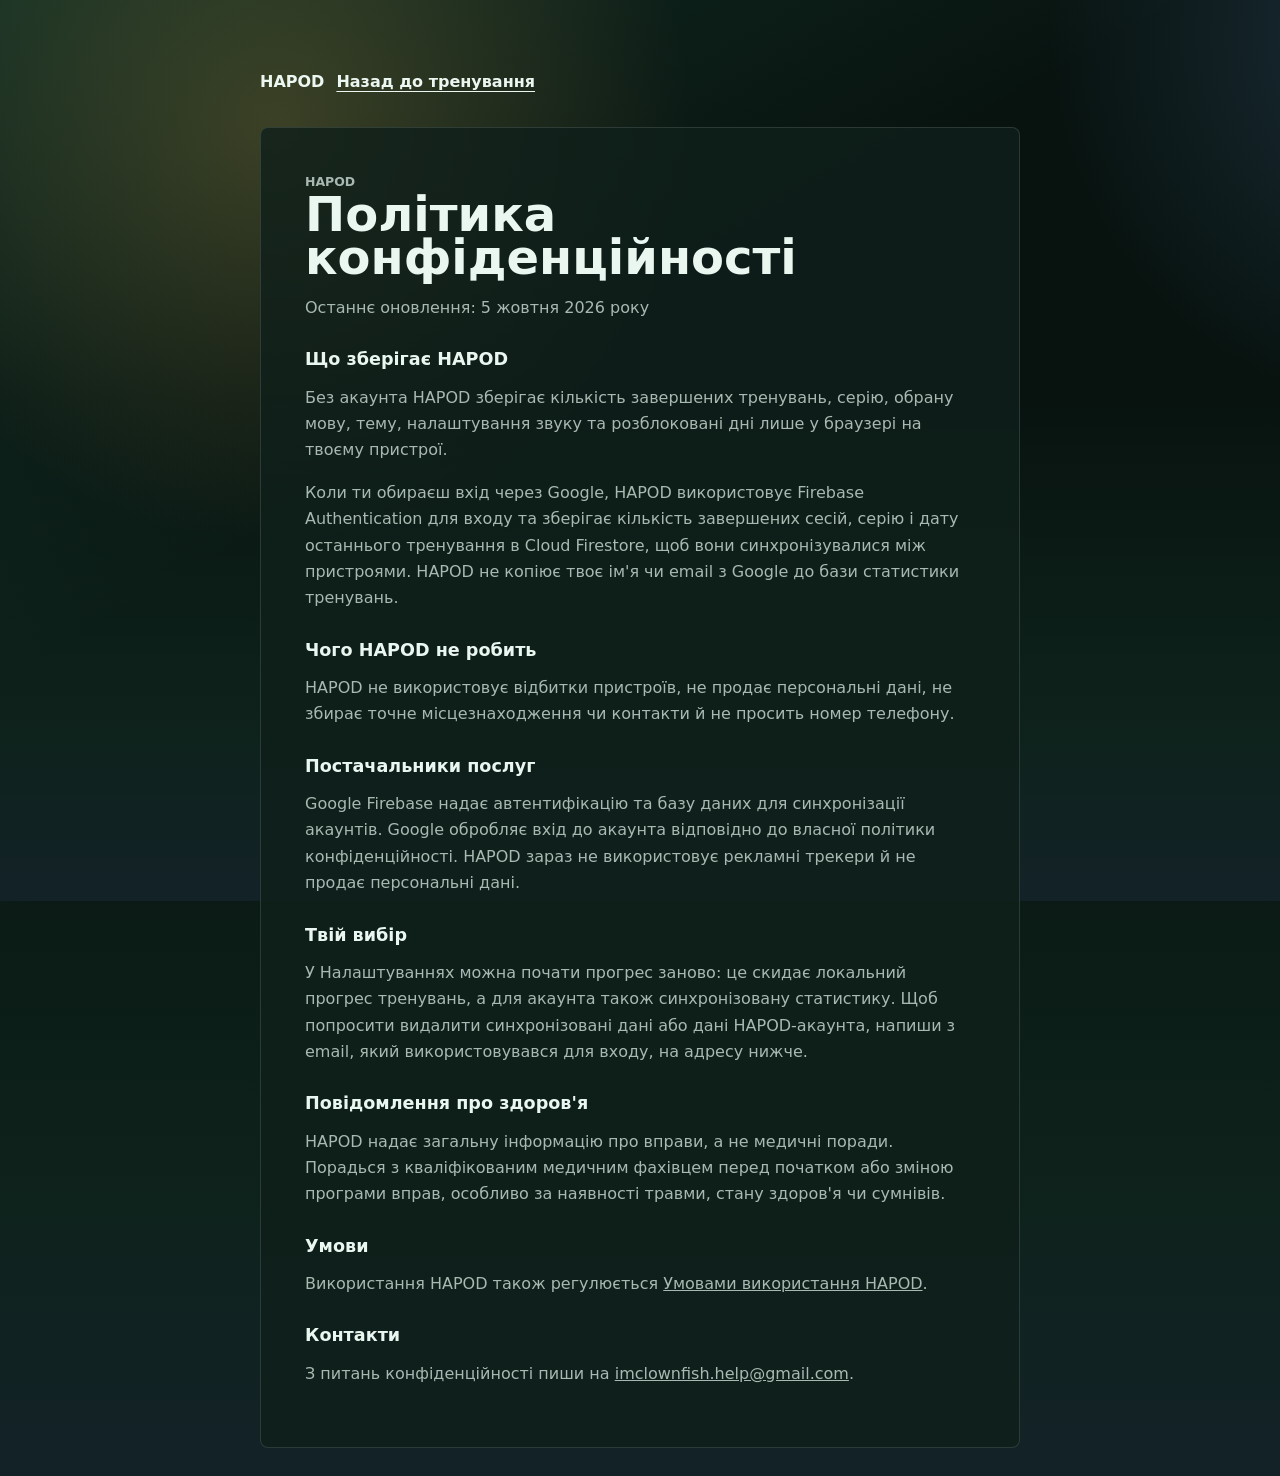
==== privacy.html @ dbf34a6c "Cache-bust updated exercise demo" ====
<!doctype html>
<html lang="en" data-theme="dark">
  <head>
    <meta charset="UTF-8" />
    <meta name="viewport" content="width=device-width, initial-scale=1, viewport-fit=cover" />
    <meta name="theme-color" content="#081310" />
    <meta name="description" content="HAPOD privacy policy" />
    <script>try { const theme = localStorage.getItem("hapodTheme") || "dark"; const language = localStorage.getItem("hapodLanguage") || "uk"; document.documentElement.dataset.theme = theme; document.documentElement.lang = language; } catch {}</script>
    <link rel="icon" href="icon.svg" />
    <link rel="stylesheet" href="styles.css?v=0.8.23" />
    <title>Privacy | HAPOD</title>
  </head>
  <body data-legal-page="privacy">
    <main class="legal-shell">
      <nav class="legal-nav" aria-label="Site navigation">
        <a href="index.html">HAPOD</a>
        <a class="legal-en" href="index.html">Back to workout</a>
        <a class="legal-uk" href="index.html">Назад до тренування</a>
      </nav>
      <article class="legal-page legal-copy legal-en">
        <p class="eyebrow">HAPOD</p><h1>Privacy Policy</h1><p>Last updated: October 5, 2026</p>
        <h2>What HAPOD stores</h2><p>Without an account, HAPOD stores your workout completion count, streak, selected language, theme, sound preference, and unlocked workout days only in your browser on your device.</p><p>When you choose Google sign-in, HAPOD uses Firebase Authentication to sign you in and stores your completed-session count, streak, and last completed date in Cloud Firestore so they can sync across your devices. HAPOD does not copy your Google email address or name into its workout-statistics database.</p>
        <h2>What HAPOD does not do</h2><p>HAPOD does not use device fingerprinting, sell personal information, collect precise location, collect contacts, or ask for a phone number.</p>
        <h2>Service providers</h2><p>Google Firebase provides authentication and the database used for signed-in account syncing. Google handles account sign-in under its own privacy policy. HAPOD does not currently use advertising trackers or sell personal information.</p>
        <h2>Your choices</h2><p>You can restart progress from Settings, which resets local workout progress and the synced workout statistics for a signed-in account. To request deletion of synced workout data or your HAPOD account data, email the address below from the account you used to sign in.</p>
        <h2>Health notice</h2><p>HAPOD provides general exercise information, not medical advice. Talk with a qualified health professional before starting or changing an exercise program, especially if you have an injury, medical condition, or concern.</p>
        <h2>Terms</h2><p>Using HAPOD is also subject to the <a href="terms.html">HAPOD Terms of Use</a>.</p>
        <h2>Contact</h2><p>For privacy questions, contact <a href="mailto:imclownfish.help@gmail.com">imclownfish.help@gmail.com</a>.</p>
      </article>
      <article class="legal-page legal-copy legal-uk">
        <p class="eyebrow">HAPOD</p><h1>Політика конфіденційності</h1><p>Останнє оновлення: 5 жовтня 2026 року</p>
        <h2>Що зберігає HAPOD</h2><p>Без акаунта HAPOD зберігає кількість завершених тренувань, серію, обрану мову, тему, налаштування звуку та розблоковані дні лише у браузері на твоєму пристрої.</p><p>Коли ти обираєш вхід через Google, HAPOD використовує Firebase Authentication для входу та зберігає кількість завершених сесій, серію і дату останнього тренування в Cloud Firestore, щоб вони синхронізувалися між пристроями. HAPOD не копіює твоє ім'я чи email з Google до бази статистики тренувань.</p>
        <h2>Чого HAPOD не робить</h2><p>HAPOD не використовує відбитки пристроїв, не продає персональні дані, не збирає точне місцезнаходження чи контакти й не просить номер телефону.</p>
        <h2>Постачальники послуг</h2><p>Google Firebase надає автентифікацію та базу даних для синхронізації акаунтів. Google обробляє вхід до акаунта відповідно до власної політики конфіденційності. HAPOD зараз не використовує рекламні трекери й не продає персональні дані.</p>
        <h2>Твій вибір</h2><p>У Налаштуваннях можна почати прогрес заново: це скидає локальний прогрес тренувань, а для акаунта також синхронізовану статистику. Щоб попросити видалити синхронізовані дані або дані HAPOD-акаунта, напиши з email, який використовувався для входу, на адресу нижче.</p>
        <h2>Повідомлення про здоров'я</h2><p>HAPOD надає загальну інформацію про вправи, а не медичні поради. Порадься з кваліфікованим медичним фахівцем перед початком або зміною програми вправ, особливо за наявності травми, стану здоров'я чи сумнівів.</p>
        <h2>Умови</h2><p>Використання HAPOD також регулюється <a href="terms.html">Умовами використання HAPOD</a>.</p>
        <h2>Контакти</h2><p>З питань конфіденційності пиши на <a href="mailto:imclownfish.help@gmail.com">imclownfish.help@gmail.com</a>.</p>
      </article>
    </main>
    <script src="legal.js?v=0.8.23"></script>
  </body>
</html>
---- styles.css ----
:root {
  color-scheme: dark;
  --ink: #edf7f2;
  --muted: #a8b9b2;
  --paper: #081310;
  --panel: rgba(15, 31, 27, 0.88);
  --soft-panel: rgba(255, 255, 255, 0.06);
  --line: rgba(221, 235, 226, 0.14);
  --deep: #eaf7f1;
  --leaf: #54d39d;
  --gold: #efb84d;
  --blue: #76a9fa;
  --danger: #ff5f57;
  --action-start: #155f49;
  --action-end: #2f9b73;
  --action-text: #ffffff;
  --timer-track: rgba(255, 255, 255, 0.1);
  --shadow: 0 22px 55px rgba(0, 0, 0, 0.35);
  --safe-top: max(72px, calc(env(safe-area-inset-top) + 24px));
  --safe-bottom: max(28px, calc(env(safe-area-inset-bottom) + 16px));
  --dialog-safe-top: max(92px, calc(env(safe-area-inset-top) + 34px));
  --drawer-width: min(390px, 88vw);
  font-family:
    Inter, ui-sans-serif, system-ui, -apple-system, BlinkMacSystemFont, "Segoe UI", sans-serif;
}

[data-theme="light"] {
  color-scheme: light;
  --ink: #10231e;
  --muted: #587069;
  --paper: #fbfaf5;
  --panel: rgba(255, 255, 255, 0.88);
  --soft-panel: rgba(255, 255, 255, 0.72);
  --line: #dfe8df;
  --deep: #14342b;
  --leaf: #2f7d62;
  --gold: #d59b2d;
  --blue: #386fa4;
  --danger: #a34336;
  --action-start: #14342b;
  --action-end: #1d5e4a;
  --action-text: #ffffff;
  --timer-track: #dfe8df;
  --shadow: 0 22px 55px rgba(16, 35, 30, 0.12);
}

* {
  box-sizing: border-box;
}

html {
  min-height: 100%;
  min-height: 100lvh;
  background:
    radial-gradient(circle at 18% 12%, color-mix(in srgb, var(--gold) 20%, transparent), transparent 26rem),
    radial-gradient(circle at 86% 3%, color-mix(in srgb, var(--blue) 18%, transparent), transparent 24rem),
    linear-gradient(150deg, color-mix(in srgb, var(--leaf) 14%, transparent), transparent 42%),
    linear-gradient(180deg, transparent 44%, color-mix(in srgb, var(--leaf) 8%, transparent) 80%, color-mix(in srgb, var(--blue) 10%, transparent) 100%),
    var(--paper);
  background-size: 120% 120%, 130% 130%, 100% 100%, 100% 100%, auto;
  background-repeat: no-repeat;
}

body {
  position: relative;
  min-height: 100dvh;
  min-height: 100lvh;
  margin: 0;
  color: var(--ink);
  isolation: isolate;
  background:
    radial-gradient(circle at 18% 12%, color-mix(in srgb, var(--gold) 20%, transparent), transparent 26rem),
    radial-gradient(circle at 86% 3%, color-mix(in srgb, var(--blue) 18%, transparent), transparent 24rem),
    linear-gradient(150deg, color-mix(in srgb, var(--leaf) 14%, transparent), transparent 42%),
    linear-gradient(180deg, transparent 44%, color-mix(in srgb, var(--leaf) 8%, transparent) 80%, color-mix(in srgb, var(--blue) 10%, transparent) 100%),
    var(--paper);
  background-size: 120% 120%, 130% 130%, 100% 100%, 100% 100%, auto;
  background-repeat: no-repeat;
  animation: ambient-bg 18s ease-in-out infinite alternate;
}

body::before {
  position: fixed;
  inset: -1px 0;
  z-index: 0;
  background:
    radial-gradient(circle at 18% 12%, color-mix(in srgb, var(--gold) 20%, transparent), transparent 26rem),
    radial-gradient(circle at 86% 3%, color-mix(in srgb, var(--blue) 18%, transparent), transparent 24rem),
    linear-gradient(150deg, color-mix(in srgb, var(--leaf) 14%, transparent), transparent 42%),
    linear-gradient(180deg, transparent 44%, color-mix(in srgb, var(--leaf) 8%, transparent) 80%, color-mix(in srgb, var(--blue) 10%, transparent) 100%),
    var(--paper);
  background-size: 120% 120%, 130% 130%, 100% 100%, 100% 100%, auto;
  pointer-events: none;
  content: "";
}

html.dialog-open,
body.dialog-open {
  overflow: hidden;
  overscroll-behavior: none;
}

body.dialog-open {
  position: fixed;
  right: 0;
  left: 0;
  width: 100%;
}

button {
  border: 0;
  border-radius: 8px;
  font: inherit;
  font-weight: 750;
  cursor: pointer;
  transition:
    transform 160ms ease,
    box-shadow 160ms ease,
    border-color 160ms ease,
    background 160ms ease;
  -webkit-tap-highlight-color: transparent;
}

button:active {
  transform: scale(0.98);
}

button:focus-visible {
  outline: 3px solid rgba(56, 111, 164, 0.35);
  outline-offset: 3px;
}

button svg {
  width: 1.15em;
  height: 1.15em;
  fill: none;
  stroke: currentColor;
  stroke-linecap: round;
  stroke-linejoin: round;
  stroke-width: 1.9;
}

.with-icon {
  display: inline-flex;
  align-items: center;
  justify-content: center;
  gap: 8px;
}

.app-shell {
  position: relative;
  z-index: 1;
  width: min(920px, 100%);
  min-height: 100svh;
  min-height: 100lvh;
  margin: 0 auto;
  padding: var(--safe-top) 16px var(--safe-bottom);
}

.app-shell:has(#homeView.active) {
  display: flex;
  flex-direction: column;
  justify-content: center;
}

.view.active#homeView {
  width: 100%;
}

.topbar {
  position: relative;
  z-index: 4;
  display: flex;
  justify-content: flex-end;
  min-height: 42px;
  margin-bottom: 8px;
  animation: rise-in 520ms ease both;
}

.eyebrow,
.date-line,
.mode-label,
.progress-block p {
  margin: 0;
  color: var(--muted);
  font-size: 0.78rem;
  font-weight: 800;
  letter-spacing: 0;
  text-transform: uppercase;
  overflow-wrap: normal;
  word-break: keep-all;
}

h1,
h2,
h3,
h4,
p {
  overflow-wrap: anywhere;
}

h1 {
  margin: 2px 0 0;
  color: var(--deep);
  font-size: clamp(2.45rem, 12vw, 4.7rem);
  line-height: 0.9;
}

h2 {
  margin: 8px 0 10px;
  color: var(--deep);
  font-size: clamp(2rem, 8vw, 3.7rem);
  line-height: 0.98;
}

h3 {
  margin: 0 0 10px;
  font-size: 1.45rem;
}

h4 {
  margin: 0 0 6px;
  color: var(--deep);
  font-size: 0.9rem;
}

.streak-pill {
  display: grid;
  min-width: 86px;
  padding: 10px 12px;
  border: 1px solid var(--line);
  border-radius: 8px;
  background: var(--soft-panel);
  text-align: center;
}

.streak-main {
  display: inline-flex;
  align-items: center;
  justify-content: center;
  gap: 4px;
}

#streakIcon {
  display: inline-grid;
  color: var(--gold);
}

#streakIcon svg {
  width: 1.25rem;
  height: 1.25rem;
  fill: none;
  stroke: currentColor;
}

.top-actions {
  display: block;
  pointer-events: auto;
}

.top-action-buttons {
  display: flex;
  align-items: center;
  gap: 8px;
}

.settings-button,
.account-button {
  display: grid;
  width: 42px;
  height: 42px;
  place-items: center;
  color: var(--deep);
  border: 1px solid var(--line);
  border-radius: 50%;
  background: var(--soft-panel);
  font-size: 1.05rem;
  transition:
    opacity 220ms ease,
    transform 220ms ease,
    background 160ms ease,
    border-color 160ms ease;
}

.account-button {
  color: var(--leaf);
}

.settings-button svg,
.account-button svg {
  width: 1.15rem;
  height: 1.15rem;
  fill: none;
  stroke: currentColor;
  stroke-linecap: round;
  stroke-linejoin: round;
  stroke-width: 1.9;
}

.settings-button.is-hidden {
  opacity: 0;
  pointer-events: none;
  transform: scale(0.88);
}

.streak-pill span {
  color: var(--leaf);
  font-size: 1.7rem;
  font-weight: 900;
  line-height: 1;
}

.streak-pill small {
  color: var(--muted);
  font-size: 0.68rem;
  font-weight: 800;
  text-transform: uppercase;
}

.view {
  display: none;
}

.view.active {
  display: block;
  animation: view-in 280ms ease both;
}

.hero,
.exercise-card,
.info-panel,
.finish-card {
  border: 1px solid var(--line);
  border-radius: 8px;
  background: var(--panel);
  box-shadow: var(--shadow);
  backdrop-filter: blur(18px);
}

.hero {
  position: relative;
  overflow: hidden;
  padding: 20px;
}

.hero-heading {
  position: relative;
  z-index: 2;
}

.hero-title-row {
  display: flex;
  align-items: center;
  justify-content: space-between;
  gap: 16px;
}

.hero-title-row h2 {
  margin: 4px 0 0;
  font-size: clamp(2.35rem, 8vw, 4.3rem);
  line-height: 0.9;
  white-space: nowrap;
}

.hero-streak {
  position: relative;
  z-index: 2;
  flex: 0 0 auto;
}

.hero-streak .streak-pill {
  min-width: 96px;
  padding: 8px 10px;
}

.hero::after {
  position: absolute;
  right: -44px;
  bottom: -54px;
  width: 180px;
  height: 180px;
  border: 20px solid rgba(47, 125, 98, 0.1);
  border-radius: 50%;
  content: "";
}

.finish-card p {
  margin: 0;
  color: var(--muted);
  font-size: 1.05rem;
  line-height: 1.5;
}

.today-note {
  position: relative;
  z-index: 1;
  margin-top: 14px;
  padding: 12px 14px;
  border-left: 4px solid var(--gold);
  border-radius: 8px;
  color: var(--deep);
  background: color-mix(in srgb, var(--gold) 14%, transparent);
  font-weight: 750;
  line-height: 1.35;
}

.today-note p {
  margin: 0;
}

.today-note a {
  display: inline-flex;
  margin-top: 8px;
  color: var(--leaf-light);
  font-size: 0.75rem;
  font-weight: 700;
  letter-spacing: 0;
  text-decoration-thickness: 1px;
  text-underline-offset: 3px;
}

.settings-privacy {
  display: inline-flex;
  width: fit-content;
  margin-top: 4px;
  color: var(--muted);
  font-size: 0.82rem;
  font-weight: 700;
  letter-spacing: 0;
  text-decoration-thickness: 1px;
  text-underline-offset: 3px;
}

.legal-shell {
  position: relative;
  z-index: 1;
  width: min(760px, calc(100% - 32px));
  min-height: 100vh;
  margin: 0 auto;
  padding: var(--safe-top) 0 var(--safe-bottom);
}

.legal-nav {
  display: flex;
  align-items: center;
  gap: 12px;
  margin-bottom: 36px;
}

.legal-nav a {
  color: var(--text);
  font-weight: 800;
  text-decoration: none;
}

.legal-nav a:last-child {
  color: var(--leaf-light);
  text-decoration: underline;
  text-underline-offset: 4px;
}

.legal-page {
  padding: clamp(22px, 5vw, 44px);
  border: 1px solid var(--line);
  border-radius: 8px;
  background: color-mix(in srgb, var(--panel) 92%, transparent);
}

.legal-page h1 {
  margin: 0 0 8px;
  font-size: clamp(2rem, 6vw, 3rem);
  letter-spacing: 0;
}

.legal-page h2 {
  margin: 30px 0 9px;
  font-size: 1.1rem;
  letter-spacing: 0;
}

.legal-page p,
.legal-page li {
  color: var(--muted);
  line-height: 1.65;
}

.legal-page ul {
  padding-left: 20px;
}

.legal-page a {
  color: var(--leaf-light);
}

.legal-uk {
  display: none;
}

html[lang="uk"] .legal-en {
  display: none;
}

html[lang="uk"] .legal-uk {
  display: block;
}

html[lang="uk"] .legal-nav .legal-uk {
  display: inline;
}

[data-theme="light"] .today-note a {
  color: var(--leaf-dark);
}

.day-section {
  margin-top: 10px;
  padding: 14px;
  border: 1px solid var(--line);
  border-radius: 8px;
  background: var(--soft-panel);
}

.day-section-copy {
  display: grid;
  grid-template-rows: auto 0fr;
  gap: 0;
  margin-bottom: 6px;
  transition: gap 240ms ease, margin-bottom 240ms ease;
}

.day-section-copy strong {
  color: var(--deep);
  max-height: 0;
  overflow: hidden;
  opacity: 0;
  font-size: 0.9rem;
  text-align: left;
  transform: translateY(-5px);
  transition: max-height 240ms ease, opacity 180ms ease, transform 240ms ease;
}

.week-heading {
  display: inline-flex;
  align-items: center;
  gap: 8px;
}

.week-icon {
  display: grid;
  width: 30px;
  height: 30px;
  place-items: center;
  border-radius: 8px;
  color: var(--action-text);
  background: linear-gradient(135deg, var(--action-start), var(--action-end));
}

.week-icon svg {
  width: 1rem;
  height: 1rem;
  fill: none;
  stroke: currentColor;
}

.day-section-copy.has-status {
  grid-template-rows: auto 1fr;
  gap: 8px;
  margin-bottom: 12px;
}

.day-section-copy.has-status strong {
  max-height: 52px;
  opacity: 1;
  transform: translateY(0);
}

.day-strip {
  display: grid;
  grid-template-columns: repeat(7, minmax(42px, 1fr));
  gap: 8px;
  margin: 0;
}

.day-button {
  min-height: 46px;
  padding: 0 6px;
  color: var(--deep);
  border: 1px solid var(--line);
  background: var(--soft-panel);
  font-size: 0.88rem;
  font-weight: 900;
}

.day-button[aria-pressed="true"] {
  color: var(--action-text);
  border-color: transparent;
  background: linear-gradient(135deg, var(--action-start), var(--action-end));
  box-shadow: 0 12px 22px rgba(20, 52, 43, 0.18);
}

.day-button.is-today {
  border-color: color-mix(in srgb, var(--gold) 70%, var(--line));
}

.day-button.is-locked {
  color: var(--muted);
}

.day-button.is-locked::after {
  display: block;
  margin-top: 1px;
  content: "🔒";
  font-size: 0.62rem;
}

.summary-grid {
  display: grid;
  grid-template-columns: repeat(3, 1fr);
  gap: 10px;
  margin: 10px 0;
}

.summary-grid article {
  min-height: 82px;
  padding: 14px 10px;
  border: 1px solid var(--line);
  border-radius: 8px;
  background: var(--soft-panel);
  text-align: center;
  animation: rise-in 460ms ease both;
}

.summary-grid article:nth-child(2) {
  animation-delay: 60ms;
}

.summary-grid article:nth-child(3) {
  animation-delay: 120ms;
}

.summary-grid span {
  color: var(--deep);
  font-size: 1.65rem;
  font-weight: 900;
}

.summary-grid p {
  margin: 2px 0 0;
  color: var(--muted);
  font-size: 0.78rem;
  font-weight: 800;
  text-transform: uppercase;
}

.action-row {
  display: grid;
  grid-template-columns: 1.35fr 1fr;
  gap: 10px;
}

.primary-action,
.secondary-action,
.timer-controls button {
  min-height: 56px;
  padding: 0 16px;
}

.primary-action {
  color: var(--action-text);
  background: linear-gradient(135deg, var(--action-start), var(--action-end));
  box-shadow: 0 15px 28px rgba(20, 52, 43, 0.18);
}

.secondary-action,
.timer-controls button {
  color: var(--deep);
  border: 1px solid var(--line);
  background: var(--soft-panel);
}

.secondary-action:hover,
.timer-controls button:hover,
.icon-button:hover,
.settings-button:hover,
.setting-pill:hover {
  border-color: rgba(47, 125, 98, 0.35);
}

.progress-block {
  margin: 4px 0 14px;
}

.progress-track {
  height: 10px;
  margin-top: 8px;
  overflow: hidden;
  border-radius: 999px;
  background: var(--timer-track);
}

.progress-track span {
  display: block;
  width: 0%;
  height: 100%;
  border-radius: inherit;
  background: linear-gradient(90deg, var(--leaf), var(--gold));
  transition: width 420ms ease;
}

.exercise-card {
  position: relative;
  overflow: hidden;
  min-height: 430px;
  padding: 22px 18px;
  text-align: center;
}

.exercise-card::before {
  position: absolute;
  inset: 16px;
  border: 1px solid color-mix(in srgb, var(--leaf) 14%, transparent);
  border-radius: 8px;
  pointer-events: none;
  content: "";
}

.exercise-card.is-rest .timer-face {
  --timer-color: var(--blue);
}

.exercise-card.is-warning .timer-face {
  --timer-color: var(--danger);
  animation: focus-pulse 800ms ease infinite;
}

.target-line {
  min-height: 28px;
  margin: 0;
  color: var(--muted);
  font-size: 1.05rem;
  font-weight: 750;
}

.timer-face {
  position: relative;
  display: grid;
  width: min(78vw, 350px);
  aspect-ratio: 1;
  place-items: center;
  align-content: center;
  margin: 24px auto 18px;
  padding: 12px;
  border: 0;
  border-radius: 50%;
  background: conic-gradient(var(--timer-color) var(--timer-progress), var(--timer-track) 0);
  color: var(--deep);
  font-size: clamp(3.2rem, 16vw, 5.6rem);
  font-weight: 950;
  font-variant-numeric: tabular-nums;
  transition:
    border-color 220ms ease,
    transform 220ms ease;
}

.timer-face::before {
  position: absolute;
  inset: 12px;
  z-index: 0;
  border-radius: 50%;
  background:
    radial-gradient(circle, var(--panel) 58%, color-mix(in srgb, var(--gold) 12%, transparent)),
    linear-gradient(135deg, color-mix(in srgb, var(--blue) 9%, transparent), transparent);
  content: "";
}

.timer-face span,
.timer-face small {
  position: relative;
  z-index: 1;
}

#timerValue {
  display: block;
  max-width: 78%;
  overflow-wrap: normal;
  text-align: center;
  line-height: 0.95;
}

.timer-face.has-long-value #timerValue {
  font-size: clamp(1.55rem, 8vw, 3rem);
  line-height: 1.05;
}

.timer-face small {
  display: block;
  margin-top: 4px;
  color: var(--muted);
  font-size: 0.78rem;
  font-weight: 850;
  text-transform: uppercase;
}

.coach-line {
  min-height: 50px;
  margin: 0 auto;
  color: var(--muted);
  font-size: 1rem;
  line-height: 1.45;
  max-width: 34rem;
}

.next-up {
  min-height: 40px;
  margin-top: 16px;
  padding: 10px 12px;
  border-radius: 8px;
  color: var(--deep);
  background: color-mix(in srgb, var(--leaf) 12%, transparent);
  font-size: 0.9rem;
  font-weight: 800;
}

.timer-controls {
  display: grid;
  grid-template-columns: repeat(4, 1fr);
  gap: 10px;
  margin-top: 12px;
}

/* The active session is a focused, single-screen control surface. */
.app-shell:has(#workoutView.active) {
  display: flex;
  flex-direction: column;
  justify-content: center;
  padding-top: 24px;
}

.app-shell:has(#workoutView.active) .topbar {
  display: none;
}

#workoutView.active {
  display: grid;
  width: min(680px, 100%);
  gap: 10px;
  margin: 0 auto;
}

#workoutView .progress-block {
  margin: 0;
}

#workoutView .exercise-card {
  display: flex;
  min-height: 0;
  padding: 16px;
  flex-direction: column;
  align-items: center;
}

#workoutView .exercise-card::before {
  inset: 10px;
}

#workoutView h2 {
  margin: 4px 0 6px;
  font-size: clamp(1.85rem, 7vw, 3.1rem);
}

#workoutView .target-line {
  min-height: 0;
  font-size: 0.95rem;
}

#workoutView .timer-face {
  width: min(54vw, 250px);
  margin: 16px auto 12px;
  font-size: clamp(2.6rem, 13vw, 4.2rem);
}

#workoutView .timer-face.has-long-value #timerValue {
  font-size: clamp(1.35rem, 7vw, 2.35rem);
}

#workoutView .coach-line {
  min-height: 0;
  font-size: 0.9rem;
  line-height: 1.35;
}

#workoutView .next-up {
  width: 100%;
  min-height: 0;
  margin-top: 10px;
  padding: 8px 10px;
  font-size: 0.82rem;
}

#workoutView .timer-controls {
  gap: 8px;
  margin-top: 0;
}

#workoutView .timer-controls button {
  min-height: 48px;
  padding: 0 10px;
  font-size: 0.88rem;
}

#workoutView .exercise-card.is-transitioning {
  animation: workout-step-in 380ms cubic-bezier(0.2, 0.8, 0.2, 1) both;
}

#workoutView .exercise-card.is-transitioning .timer-face {
  animation: timer-settle 440ms cubic-bezier(0.16, 0.84, 0.28, 1) both;
}

#workoutView.is-paused .timer-face {
  animation: paused-breathe 2.1s ease-in-out infinite;
}

@media (max-width: 540px) and (max-height: 740px) {
  .app-shell:has(#workoutView.active) {
    justify-content: flex-start;
    padding-top: max(64px, calc(env(safe-area-inset-top) + 12px));
    padding-bottom: 16px;
  }

  #workoutView.active {
    gap: 8px;
  }

  #workoutView .progress-block {
    margin-bottom: 0;
  }

  #workoutView .exercise-card {
    padding: 12px;
  }

  #workoutView .exercise-card::before {
    inset: 8px;
  }

  #workoutView h2 {
    margin: 2px 0 4px;
    font-size: clamp(1.65rem, 7vw, 2.2rem);
  }

  #workoutView .timer-face {
    width: min(44vw, 176px);
    margin: 8px auto;
  }

  #workoutView .coach-line {
    font-size: 0.8rem;
  }

  #workoutView .next-up {
    margin-top: 6px;
    padding: 6px 8px;
    font-size: 0.76rem;
  }

  #workoutView .timer-controls button {
    min-height: 44px;
    font-size: 0.8rem;
  }
}

#cancelWorkout {
  color: var(--danger);
  border-color: color-mix(in srgb, var(--danger) 35%, var(--line));
}

.section-heading {
  display: flex;
  align-items: center;
  gap: 12px;
  margin-bottom: 14px;
}

.section-heading h2 {
  margin: 0;
  font-size: 2rem;
}

.icon-button {
  width: 48px;
  height: 48px;
  color: var(--deep);
  border: 1px solid var(--line);
  background: var(--soft-panel);
  font-size: 1.4rem;
}

.exercise-list {
  display: grid;
  gap: 10px;
}

.plan-item {
  display: grid;
  grid-template-columns: 42px 1fr;
  gap: 12px;
  padding: 14px;
  border: 1px solid var(--line);
  border-radius: 8px;
  background: var(--soft-panel);
  cursor: pointer;
  transition:
    transform 160ms ease,
    border-color 160ms ease,
    box-shadow 160ms ease;
}

.plan-item:hover {
  border-color: rgba(47, 125, 98, 0.35);
  box-shadow: 0 12px 26px rgba(16, 35, 30, 0.08);
  transform: translateY(-1px);
}

.plan-item strong {
  color: var(--deep);
  font-size: 1.05rem;
}

.plan-item p {
  margin: 4px 0 0;
  color: var(--muted);
  line-height: 1.4;
}

.plan-number {
  display: grid;
  width: 42px;
  height: 42px;
  place-items: center;
  border-radius: 8px;
  color: white;
  background: var(--leaf);
  font-weight: 900;
}

.info-panel,
.finish-card {
  padding: 20px;
}

.info-panel > p,
.detail-group p {
  margin: 0;
  color: var(--muted);
  line-height: 1.5;
}

.exercise-demo {
  display: grid;
  min-height: 164px;
  margin: 14px 0 16px;
  place-items: center;
  overflow: hidden;
  border: 1px solid color-mix(in srgb, var(--line) 70%, var(--leaf) 30%);
  border-radius: 8px;
  background: color-mix(in srgb, var(--surface) 82%, var(--leaf) 18%);
}

.exercise-demo img {
  display: block;
  width: 100%;
  max-height: 270px;
  object-fit: contain;
}

.detail-group {
  margin-top: 16px;
  padding-top: 16px;
  border-top: 1px solid var(--line);
}

.finish-card {
  position: relative;
  overflow: hidden;
  margin-top: 18svh;
  text-align: center;
  z-index: 1;
}

.finish-card .primary-action {
  width: 100%;
  margin-top: 20px;
}

.dialog-layer {
  position: fixed;
  inset: 0;
  z-index: 20;
  display: flex;
  align-items: end;
  justify-content: center;
  padding: var(--dialog-safe-top) 16px var(--safe-bottom);
  background: rgba(0, 0, 0, 0);
  opacity: 0;
  pointer-events: none;
  overscroll-behavior: contain;
  backdrop-filter: blur(0);
  transition:
    opacity 320ms ease,
    background 320ms ease,
    backdrop-filter 320ms ease;
}

.dialog-layer.active {
  background: rgba(0, 0, 0, 0.34);
  opacity: 1;
  pointer-events: auto;
  backdrop-filter: blur(8px);
}

.dialog-layer.is-closing {
  background: rgba(0, 0, 0, 0);
  opacity: 0;
  pointer-events: none;
  backdrop-filter: blur(0);
}

#settingsDialog {
  align-items: stretch;
  justify-content: flex-end;
  padding: 0;
}

#settingsDialog .dialog-card {
  width: var(--drawer-width);
  min-height: 100dvh;
  padding: var(--safe-top) clamp(18px, 4vw, 28px) var(--safe-bottom);
  border-block: 0;
  border-right: 0;
  border-radius: 8px 0 0 8px;
  transform: translateX(100%);
  animation: drawer-in 340ms cubic-bezier(0.2, 0.8, 0.2, 1) forwards;
}

#settingsDialog .dialog-card h2 {
  font-size: 1.75rem;
  overflow-wrap: normal;
  word-break: normal;
}

#settingsDialog.is-closing .dialog-card {
  animation: drawer-out 340ms cubic-bezier(0.4, 0, 0.2, 1) forwards;
}

.dialog-card {
  width: min(520px, 100%);
  max-height: calc(100dvh - var(--dialog-safe-top) - var(--safe-bottom));
  overflow-y: auto;
  overscroll-behavior: contain;
  -webkit-overflow-scrolling: touch;
  padding: 18px;
  border: 1px solid var(--line);
  border-radius: 8px;
  background: var(--panel);
  box-shadow: var(--shadow);
  backdrop-filter: blur(18px);
  animation: view-in 220ms ease both;
}

.settings-card .compact-heading {
  margin-bottom: 12px;
}

.settings-card {
  display: flex;
  flex-direction: column;
}

.settings-card .setting-row,
.settings-card .setting-group {
  padding-block: 12px;
}

.settings-card .settings-links {
  margin-top: 8px;
}

.settings-card .settings-version {
  margin-top: auto;
  padding-top: 12px;
}

.dialog-card h2 {
  margin-top: 4px;
  font-size: clamp(1.65rem, 8vw, 2.5rem);
}

.dialog-card > p {
  color: var(--muted);
  line-height: 1.45;
}

.dialog-actions {
  display: grid;
  grid-template-columns: 1fr 1fr;
  gap: 10px;
  margin-top: 16px;
}

.account-card #accountGuest > p,
.account-card #accountMember > p {
  margin: 0;
  color: var(--muted);
  line-height: 1.5;
}

.account-card .primary-action,
.account-card #signOut {
  width: 100%;
  margin-top: 16px;
}

.account-card .account-actions .primary-action,
.account-card .account-actions .secondary-action,
.account-card .account-actions .danger-action {
  width: auto;
  margin-top: 0;
}

.account-stats {
  display: grid;
  grid-template-columns: repeat(2, minmax(0, 1fr));
  gap: 10px;
  margin-top: 16px;
}

.account-stats article {
  min-width: 0;
  padding: 12px;
  border: 1px solid var(--line);
  border-radius: 8px;
  background: color-mix(in srgb, var(--surface) 78%, var(--leaf) 22%);
  animation: account-stat-in 360ms both cubic-bezier(0.2, 0.8, 0.2, 1);
}

.account-stats article:nth-child(2) {
  animation-delay: 70ms;
}

.account-stats strong,
.account-stats span {
  display: block;
}

.account-stats strong {
  color: var(--deep);
  font-size: 1.45rem;
  line-height: 1;
}

.account-stats span {
  margin-top: 6px;
  color: var(--muted);
  font-size: 0.76rem;
  font-weight: 800;
  line-height: 1.2;
}

.account-stats small {
  display: block;
  margin-top: 4px;
  color: var(--muted);
  font-size: 0.68rem;
  line-height: 1.2;
}

@keyframes account-stat-in {
  from {
    opacity: 0;
    transform: translateY(8px) scale(0.98);
  }
  to {
    opacity: 1;
    transform: translateY(0) scale(1);
  }
}

.danger-action {
  color: #ffffff;
  background: var(--danger);
}

.danger-action:hover {
  filter: brightness(1.06);
}

.danger-setting .danger-action {
  min-height: 42px;
  padding-inline: 12px;
}

.settings-links {
  display: flex;
  flex-wrap: wrap;
  gap: 14px;
  margin-top: 12px;
}

.settings-version {
  margin: 20px 0 0;
  color: var(--muted);
  font-size: 0.75rem;
  font-weight: 750;
  text-align: center;
}

.account-error {
  margin: 14px 0 0;
  color: var(--danger);
  font-size: 0.9rem;
  font-weight: 700;
  line-height: 1.4;
}

.whats-new-card .primary-action {
  width: 100%;
  margin-top: 18px;
}

.release-list {
  display: grid;
  gap: 12px;
}

.release-entry {
  overflow: hidden;
  border: 1px solid var(--line);
  border-radius: 8px;
  background: var(--soft-panel);
}

.release-entry h3,
.release-entry p {
  margin: 0;
  padding-inline: 14px;
}

.release-entry h3 {
  padding-top: 14px;
  color: var(--deep);
  font-size: 1rem;
}

.release-entry p {
  padding-block: 6px 14px;
  color: var(--muted);
  line-height: 1.45;
}

.release-entry img {
  display: block;
  width: 100%;
  max-height: 260px;
  object-fit: cover;
}

.compact-heading {
  margin-bottom: 18px;
}

.setting-row,
.setting-group {
  padding: 14px 0;
  border-top: 1px solid var(--line);
}

.setting-row {
  display: flex;
  align-items: center;
  justify-content: space-between;
  gap: 14px;
}

.setting-row strong,
.setting-group strong {
  color: var(--deep);
}

.setting-row p {
  margin: 4px 0 0;
  color: var(--muted);
  font-size: 0.9rem;
  line-height: 1.35;
}

.setting-pill {
  min-width: 74px;
  min-height: 42px;
  color: var(--deep);
  border: 1px solid var(--line);
  background: var(--soft-panel);
}

.setting-pill[aria-pressed="true"] {
  color: white;
  border-color: transparent;
  background: var(--leaf);
}

.segmented {
  display: grid;
  grid-template-columns: 1fr 1fr;
  gap: 6px;
  margin-top: 10px;
  padding: 5px;
  border: 1px solid var(--line);
  border-radius: 8px;
  background: color-mix(in srgb, var(--paper) 60%, transparent);
}

.segmented button {
  min-height: 42px;
  color: var(--muted);
  background: transparent;
}

.segmented button[aria-pressed="true"] {
  color: var(--action-text);
  background: linear-gradient(135deg, var(--action-start), var(--action-end));
}

#finishView.active {
  position: relative;
  isolation: isolate;
}

#finishView.is-celebrating::before {
  position: fixed;
  inset: 0;
  z-index: 0;
  pointer-events: none;
  background:
    linear-gradient(135deg, color-mix(in srgb, var(--leaf) 18%, transparent), transparent 42%),
    linear-gradient(225deg, color-mix(in srgb, var(--gold) 22%, transparent), transparent 48%),
    color-mix(in srgb, var(--blue) 8%, transparent);
  animation: celebration-wash 2800ms ease-out forwards;
  content: "";
}

.celebration {
  position: fixed;
  inset: 0;
  z-index: 0;
  overflow: hidden;
  pointer-events: none;
}

.confetti {
  position: absolute;
  top: -12vh;
  width: 8px;
  height: 14px;
  border-radius: 2px;
  opacity: 0;
  box-shadow: 0 0 14px color-mix(in srgb, currentColor 18%, transparent);
  animation: confetti-fall 2400ms cubic-bezier(0.18, 0.7, 0.24, 1) forwards;
}

@keyframes view-in {
  from {
    opacity: 0;
    transform: translateY(10px);
  }
  to {
    opacity: 1;
    transform: translateY(0);
  }
}

@keyframes ambient-bg {
  0% {
    background-position: 0% 0%, 100% 0%, 0% 0%, 0 0;
  }
  50% {
    background-position: 7% 4%, 92% 8%, 0% 0%, 0 0;
  }
  100% {
    background-position: 12% 8%, 86% 13%, 0% 0%, 0 0;
  }
}

@keyframes drawer-in {
  from {
    opacity: 0.95;
    transform: translateX(100%);
  }
  to {
    opacity: 1;
    transform: translateX(0);
  }
}

@keyframes drawer-out {
  from {
    opacity: 1;
    transform: translateX(0);
  }
  to {
    opacity: 0.95;
    transform: translateX(100%);
  }
}

@keyframes rise-in {
  from {
    opacity: 0;
    transform: translateY(12px);
  }
  to {
    opacity: 1;
    transform: translateY(0);
  }
}

@keyframes focus-pulse {
  0%,
  100% {
    transform: scale(1);
  }
  50% {
    transform: scale(1.025);
  }
}

@keyframes workout-step-in {
  from {
    opacity: 0.7;
    transform: translateY(8px) scale(0.992);
  }
  to {
    opacity: 1;
    transform: translateY(0) scale(1);
  }
}

@keyframes timer-settle {
  from {
    filter: brightness(1.16);
    transform: scale(0.94);
  }
  to {
    filter: brightness(1);
    transform: scale(1);
  }
}

@keyframes paused-breathe {
  0%,
  100% {
    filter: saturate(0.82);
    transform: scale(0.985);
  }
  50% {
    filter: saturate(1);
    transform: scale(1);
  }
}

@keyframes confetti-fall {
  0% {
    opacity: 1;
    transform: translate3d(0, -8vh, 0) rotate(0deg);
  }
  82% {
    opacity: 1;
  }
  100% {
    opacity: 0;
    transform: translate3d(var(--drift), 118vh, 0) rotate(var(--r));
  }
}

@keyframes celebration-wash {
  0% {
    opacity: 0;
  }
  16% {
    opacity: 1;
  }
  100% {
    opacity: 0;
  }
}

@media (max-width: 390px) {
  .day-strip {
    grid-template-columns: repeat(7, minmax(34px, 1fr));
    gap: 5px;
  }

  .day-button {
    min-height: 42px;
    padding: 0 2px;
    font-size: 0.78rem;
  }

  .action-row {
    grid-template-columns: 1fr;
  }

  .exercise-card {
    min-height: auto;
  }
}

@media (min-width: 860px) {
  .app-shell:has(#homeView.active) {
    display: flex;
    flex-direction: column;
    justify-content: center;
  }

  .view.active#homeView {
    display: grid;
    grid-template-columns: minmax(0, 1.08fr) minmax(300px, 0.92fr);
    gap: 10px 16px;
    align-items: start;
    align-content: center;
  }

  .hero {
    grid-row: span 3;
    display: flex;
    flex-direction: column;
    min-height: 270px;
    padding: 22px;
  }

  .hero-heading {
    flex: 0 0 auto;
  }

  .hero-title-row {
    display: block;
    margin-top: 8px;
  }

  .hero-title-row h2 {
    margin: 0;
    font-size: clamp(3.1rem, 5vw, 4.8rem);
    transform: none;
  }

  .hero-streak {
    position: absolute;
    top: 0;
    right: 0;
  }

  .today-note {
    margin-top: 34px;
  }

  .day-section {
    margin-top: 0;
  }

  .summary-grid {
    margin-top: 0;
    margin-bottom: 0;
    align-self: end;
  }

  .action-row {
    align-self: center;
  }

  .topbar {
    top: -8px;
  }

  .day-section {
    align-self: start;
  }
}

@media (min-width: 720px) {
  :root {
    --drawer-width: min(560px, 90vw);
  }

  .settings-card .setting-row p,
  .danger-setting .danger-action {
    white-space: nowrap;
  }

  .danger-setting .danger-action {
    min-width: 132px;
  }
}

@media (max-width: 540px) {
  :root {
    --safe-top: max(76px, calc(env(safe-area-inset-top) + 24px));
    --safe-bottom: max(28px, calc(env(safe-area-inset-bottom) + 16px));
    --dialog-safe-top: max(100px, calc(env(safe-area-inset-top) + 36px));
  }

  .app-shell {
    padding: var(--safe-top) 12px var(--safe-bottom);
  }

  .topbar {
    display: flex;
    justify-content: flex-end;
    min-height: 42px;
    margin-bottom: 8px;
  }

  .top-actions {
    display: block;
    width: auto;
  }

  .hero {
    padding: 18px 16px;
  }

  .hero #appTagline {
    overflow: visible;
    font-size: clamp(0.52rem, 2.8vw, 0.75rem);
    line-height: 1.2;
    white-space: nowrap;
    margin-bottom: 14px;
  }

  .hero-title-row {
    gap: 10px;
  }

  .hero-title-row h2 {
    font-size: clamp(2.2rem, 12.5vw, 3.2rem);
  }

  .hero-streak .streak-pill {
    min-width: 92px;
  }

  h2 {
    font-size: clamp(1.75rem, 11vw, 2.75rem);
  }

  .hero {
    padding: 20px 16px;
  }

  .summary-grid {
    grid-template-columns: repeat(3, minmax(0, 1fr));
    gap: 8px;
  }

  .summary-grid article {
    min-height: 74px;
    padding: 12px 6px;
  }

  .summary-grid span {
    font-size: 1.35rem;
  }

  .day-section {
    padding: 12px;
  }

  .day-section-copy {
    display: grid;
  }

  .timer-controls {
    grid-template-columns: repeat(2, minmax(0, 1fr));
  }

  #settingsDialog .dialog-card {
    width: 100%;
    min-height: 100dvh;
    min-height: 100lvh;
    padding: var(--dialog-safe-top) 18px var(--safe-bottom);
    border: 0;
    border-radius: 0;
  }

  #settingsDialog .dialog-card h2 {
    font-size: clamp(1.65rem, 8vw, 2.5rem);
    overflow-wrap: anywhere;
  }

  .settings-card .setting-row,
  .settings-card .setting-group {
    padding-block: 10px;
  }

  .settings-card .setting-row p {
    font-size: 0.85rem;
  }

  .settings-card .settings-links {
    margin-top: 6px;
  }

  .settings-card .settings-version {
    margin-top: auto;
    padding-top: 10px;
  }
}

@media (prefers-reduced-motion: reduce) {
  *,
  *::before,
  *::after {
    animation-duration: 1ms !important;
    animation-iteration-count: 1 !important;
    scroll-behavior: auto !important;
    transition-duration: 1ms !important;
  }
}
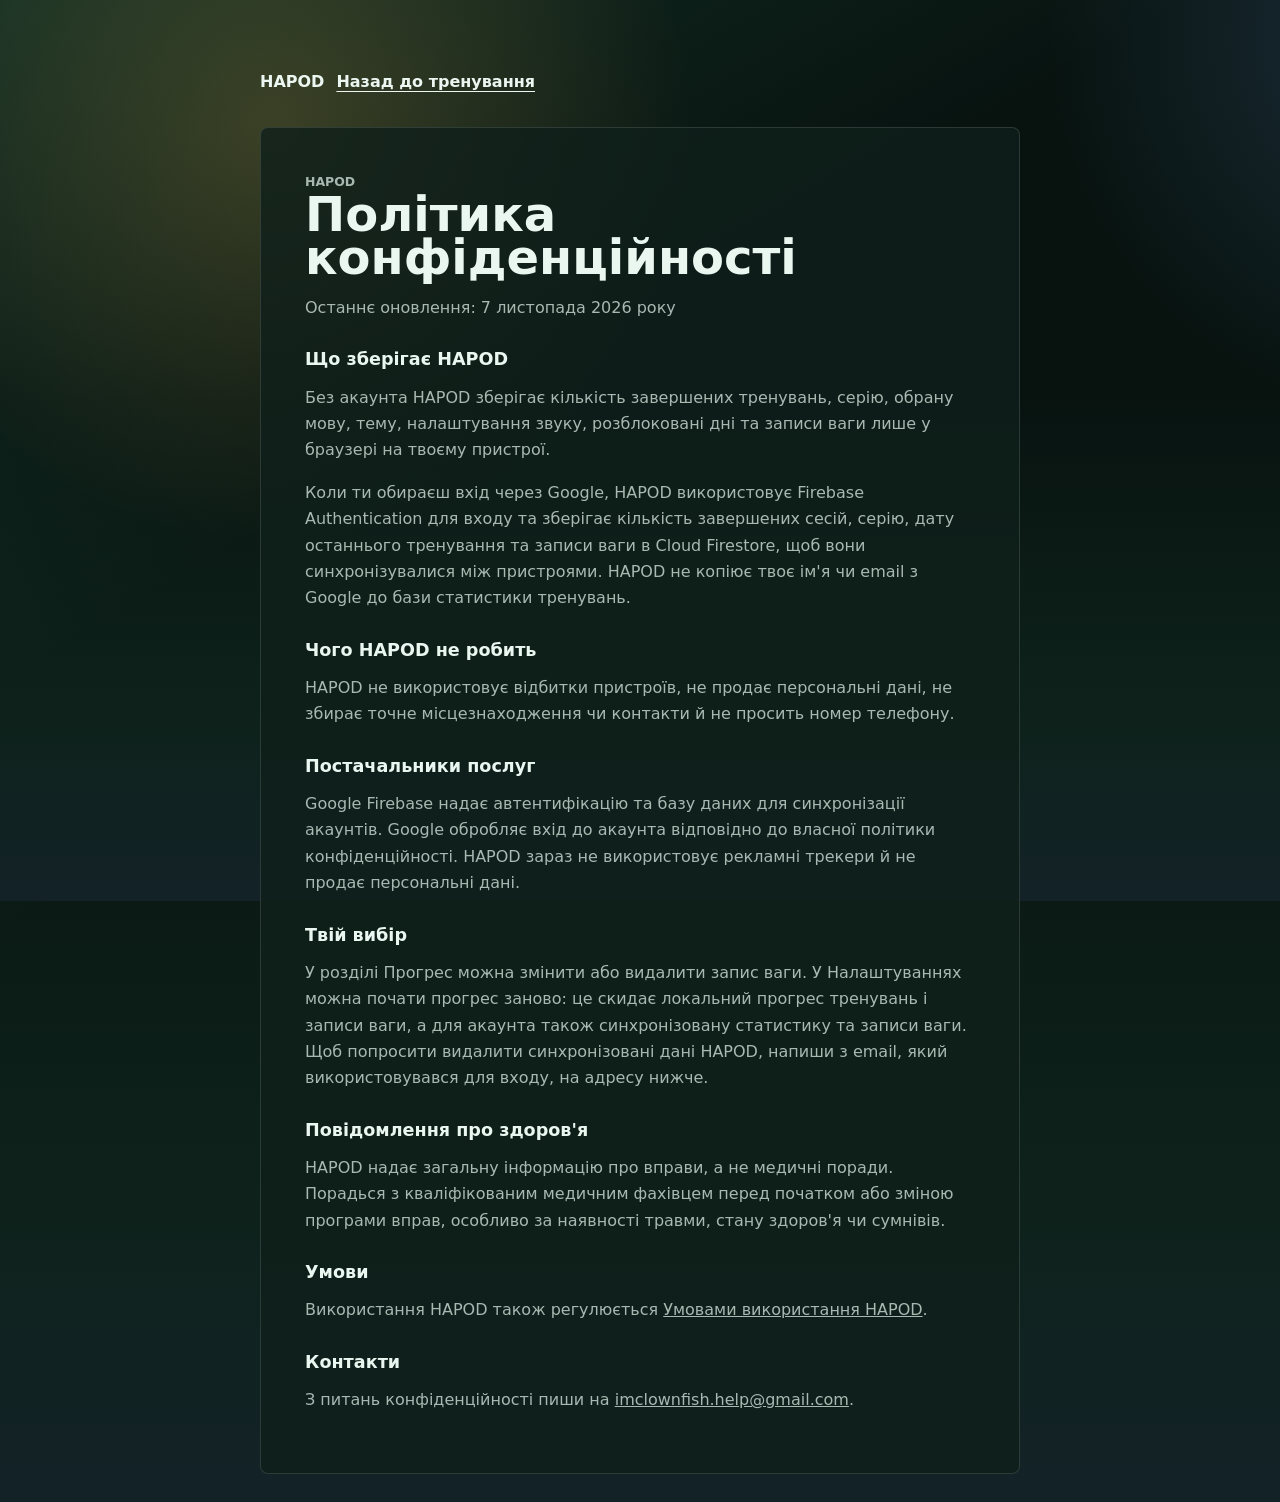
==== commit 73a4e6f8: "Add weight progress tracking" ====
--- a/privacy.html
+++ b/privacy.html
@@ -7,7 +7,7 @@
     <meta name="description" content="HAPOD privacy policy" />
     <script>try { const theme = localStorage.getItem("hapodTheme") || "dark"; const language = localStorage.getItem("hapodLanguage") || "uk"; document.documentElement.dataset.theme = theme; document.documentElement.lang = language; } catch {}</script>
     <link rel="icon" href="icon.svg" />
-    <link rel="stylesheet" href="styles.css?v=0.8.23" />
+    <link rel="stylesheet" href="styles.css?v=0.8.27" />
     <title>Privacy | HAPOD</title>
   </head>
   <body data-legal-page="privacy">
@@ -18,26 +18,26 @@
         <a class="legal-uk" href="index.html">Назад до тренування</a>
       </nav>
       <article class="legal-page legal-copy legal-en">
-        <p class="eyebrow">HAPOD</p><h1>Privacy Policy</h1><p>Last updated: October 5, 2026</p>
-        <h2>What HAPOD stores</h2><p>Without an account, HAPOD stores your workout completion count, streak, selected language, theme, sound preference, and unlocked workout days only in your browser on your device.</p><p>When you choose Google sign-in, HAPOD uses Firebase Authentication to sign you in and stores your completed-session count, streak, and last completed date in Cloud Firestore so they can sync across your devices. HAPOD does not copy your Google email address or name into its workout-statistics database.</p>
+        <p class="eyebrow">HAPOD</p><h1>Privacy Policy</h1><p>Last updated: November 7, 2026</p>
+        <h2>What HAPOD stores</h2><p>Without an account, HAPOD stores your workout completion count, streak, selected language, theme, sound preference, unlocked workout days, and any weight check-ins only in your browser on your device.</p><p>When you choose Google sign-in, HAPOD uses Firebase Authentication to sign you in and stores your completed-session count, streak, last completed date, and weight check-ins in Cloud Firestore so they can sync across your devices. HAPOD does not copy your Google email address or name into its workout-statistics database.</p>
         <h2>What HAPOD does not do</h2><p>HAPOD does not use device fingerprinting, sell personal information, collect precise location, collect contacts, or ask for a phone number.</p>
         <h2>Service providers</h2><p>Google Firebase provides authentication and the database used for signed-in account syncing. Google handles account sign-in under its own privacy policy. HAPOD does not currently use advertising trackers or sell personal information.</p>
-        <h2>Your choices</h2><p>You can restart progress from Settings, which resets local workout progress and the synced workout statistics for a signed-in account. To request deletion of synced workout data or your HAPOD account data, email the address below from the account you used to sign in.</p>
+        <h2>Your choices</h2><p>You can edit or remove a weight check-in from the Progress screen. Restarting progress from Settings clears local workout progress and weight check-ins, and clears synced workout statistics and weight check-ins for a signed-in account. To request deletion of synced HAPOD data, email the address below from the account you used to sign in.</p>
         <h2>Health notice</h2><p>HAPOD provides general exercise information, not medical advice. Talk with a qualified health professional before starting or changing an exercise program, especially if you have an injury, medical condition, or concern.</p>
         <h2>Terms</h2><p>Using HAPOD is also subject to the <a href="terms.html">HAPOD Terms of Use</a>.</p>
         <h2>Contact</h2><p>For privacy questions, contact <a href="mailto:imclownfish.help@gmail.com">imclownfish.help@gmail.com</a>.</p>
       </article>
       <article class="legal-page legal-copy legal-uk">
-        <p class="eyebrow">HAPOD</p><h1>Політика конфіденційності</h1><p>Останнє оновлення: 5 жовтня 2026 року</p>
-        <h2>Що зберігає HAPOD</h2><p>Без акаунта HAPOD зберігає кількість завершених тренувань, серію, обрану мову, тему, налаштування звуку та розблоковані дні лише у браузері на твоєму пристрої.</p><p>Коли ти обираєш вхід через Google, HAPOD використовує Firebase Authentication для входу та зберігає кількість завершених сесій, серію і дату останнього тренування в Cloud Firestore, щоб вони синхронізувалися між пристроями. HAPOD не копіює твоє ім'я чи email з Google до бази статистики тренувань.</p>
+        <p class="eyebrow">HAPOD</p><h1>Політика конфіденційності</h1><p>Останнє оновлення: 7 листопада 2026 року</p>
+        <h2>Що зберігає HAPOD</h2><p>Без акаунта HAPOD зберігає кількість завершених тренувань, серію, обрану мову, тему, налаштування звуку, розблоковані дні та записи ваги лише у браузері на твоєму пристрої.</p><p>Коли ти обираєш вхід через Google, HAPOD використовує Firebase Authentication для входу та зберігає кількість завершених сесій, серію, дату останнього тренування та записи ваги в Cloud Firestore, щоб вони синхронізувалися між пристроями. HAPOD не копіює твоє ім'я чи email з Google до бази статистики тренувань.</p>
         <h2>Чого HAPOD не робить</h2><p>HAPOD не використовує відбитки пристроїв, не продає персональні дані, не збирає точне місцезнаходження чи контакти й не просить номер телефону.</p>
         <h2>Постачальники послуг</h2><p>Google Firebase надає автентифікацію та базу даних для синхронізації акаунтів. Google обробляє вхід до акаунта відповідно до власної політики конфіденційності. HAPOD зараз не використовує рекламні трекери й не продає персональні дані.</p>
-        <h2>Твій вибір</h2><p>У Налаштуваннях можна почати прогрес заново: це скидає локальний прогрес тренувань, а для акаунта також синхронізовану статистику. Щоб попросити видалити синхронізовані дані або дані HAPOD-акаунта, напиши з email, який використовувався для входу, на адресу нижче.</p>
+        <h2>Твій вибір</h2><p>У розділі Прогрес можна змінити або видалити запис ваги. У Налаштуваннях можна почати прогрес заново: це скидає локальний прогрес тренувань і записи ваги, а для акаунта також синхронізовану статистику та записи ваги. Щоб попросити видалити синхронізовані дані HAPOD, напиши з email, який використовувався для входу, на адресу нижче.</p>
         <h2>Повідомлення про здоров'я</h2><p>HAPOD надає загальну інформацію про вправи, а не медичні поради. Порадься з кваліфікованим медичним фахівцем перед початком або зміною програми вправ, особливо за наявності травми, стану здоров'я чи сумнівів.</p>
         <h2>Умови</h2><p>Використання HAPOD також регулюється <a href="terms.html">Умовами використання HAPOD</a>.</p>
         <h2>Контакти</h2><p>З питань конфіденційності пиши на <a href="mailto:imclownfish.help@gmail.com">imclownfish.help@gmail.com</a>.</p>
       </article>
     </main>
-    <script src="legal.js?v=0.8.23"></script>
+    <script src="legal.js?v=0.8.27"></script>
   </body>
 </html>
--- a/styles.css
+++ b/styles.css
@@ -1227,6 +1227,19 @@
   margin-top: 0;
 }
 
+.account-progress-open {
+  width: 100%;
+  margin-top: 14px;
+}
+
+.account-progress-hint {
+  margin: 7px 0 0;
+  color: var(--muted);
+  font-size: 0.78rem;
+  line-height: 1.35;
+  text-align: center;
+}
+
 .account-stats {
   display: grid;
   grid-template-columns: repeat(2, minmax(0, 1fr));
@@ -1239,7 +1252,7 @@
   padding: 12px;
   border: 1px solid var(--line);
   border-radius: 8px;
-  background: color-mix(in srgb, var(--surface) 78%, var(--leaf) 22%);
+  background: color-mix(in srgb, var(--panel) 78%, var(--leaf) 22%);
   animation: account-stat-in 360ms both cubic-bezier(0.2, 0.8, 0.2, 1);
 }
 
@@ -1283,6 +1296,188 @@
     opacity: 1;
     transform: translateY(0) scale(1);
   }
+}
+
+.weight-card {
+  width: min(540px, 100%);
+}
+
+.weight-summary {
+  display: grid;
+  grid-template-columns: repeat(2, minmax(0, 1fr));
+  gap: 10px;
+  margin-top: 14px;
+}
+
+.weight-summary article {
+  min-width: 0;
+  padding: 14px;
+  border: 1px solid var(--line);
+  border-radius: 8px;
+  background: color-mix(in srgb, var(--panel) 78%, var(--leaf) 22%);
+}
+
+.weight-summary span,
+.weight-summary small {
+  display: block;
+}
+
+.weight-summary span {
+  color: var(--deep);
+  font-size: clamp(1.25rem, 5vw, 1.7rem);
+  font-weight: 900;
+  line-height: 1;
+}
+
+.weight-summary small {
+  margin-top: 7px;
+  color: var(--muted);
+  font-size: 0.72rem;
+  font-weight: 800;
+  line-height: 1.2;
+}
+
+.weight-chart {
+  min-height: 112px;
+  margin-top: 12px;
+  padding: 12px;
+  border: 1px solid var(--line);
+  border-radius: 8px;
+  background: var(--soft-panel);
+}
+
+.weight-chart > p {
+  margin: 0;
+  color: var(--muted);
+  font-size: 0.82rem;
+  font-weight: 700;
+  line-height: 1.4;
+}
+
+.weight-chart-title {
+  margin-bottom: 8px !important;
+  color: var(--deep) !important;
+  font-size: 0.74rem !important;
+  font-weight: 850 !important;
+  text-transform: uppercase;
+}
+
+.weight-bars {
+  display: grid;
+  grid-template-columns: repeat(7, minmax(0, 1fr));
+  align-items: end;
+  min-height: 78px;
+  gap: 6px;
+}
+
+.weight-bar {
+  display: grid;
+  grid-template-rows: auto 1fr auto;
+  min-width: 0;
+  height: 78px;
+  align-items: end;
+  text-align: center;
+}
+
+.weight-bar::before {
+  display: block;
+  grid-row: 2;
+  width: 100%;
+  height: var(--height);
+  min-height: 10px;
+  border-radius: 4px 4px 2px 2px;
+  background: linear-gradient(180deg, var(--leaf), color-mix(in srgb, var(--leaf) 54%, var(--blue) 46%));
+  box-shadow: 0 8px 16px color-mix(in srgb, var(--leaf) 18%, transparent);
+  content: "";
+  animation: weight-bar-in 460ms both cubic-bezier(0.2, 0.8, 0.2, 1);
+}
+
+.weight-bar strong {
+  overflow: hidden;
+  color: var(--deep);
+  font-size: 0.66rem;
+  line-height: 1;
+  text-overflow: ellipsis;
+  white-space: nowrap;
+}
+
+.weight-bar small {
+  margin-top: 4px;
+  color: var(--muted);
+  font-size: 0.6rem;
+  line-height: 1;
+}
+
+.weight-form {
+  margin-top: 14px;
+  padding-top: 14px;
+  border-top: 1px solid var(--line);
+}
+
+.weight-form label {
+  display: block;
+  color: var(--deep);
+  font-size: 0.86rem;
+  font-weight: 800;
+}
+
+.weight-input-row {
+  display: grid;
+  grid-template-columns: minmax(0, 1fr) minmax(124px, 0.66fr);
+  gap: 10px;
+  margin-top: 8px;
+}
+
+.weight-input-row input {
+  width: 100%;
+  min-width: 0;
+  min-height: 48px;
+  padding: 0 12px;
+  color: var(--deep);
+  border: 1px solid var(--line);
+  border-radius: 8px;
+  outline: none;
+  background: var(--soft-panel);
+  font: inherit;
+  font-weight: 800;
+}
+
+.weight-input-row input:focus {
+  border-color: var(--leaf);
+  box-shadow: 0 0 0 3px color-mix(in srgb, var(--leaf) 18%, transparent);
+}
+
+.weight-unit-toggle {
+  padding: 3px;
+}
+
+.weight-unit-toggle button {
+  min-width: 0;
+  padding-inline: 10px;
+  font-size: 0.8rem;
+}
+
+.weight-form-note,
+.weight-privacy {
+  margin: 8px 0 0;
+  color: var(--muted);
+  font-size: 0.75rem;
+  line-height: 1.35;
+}
+
+.weight-actions {
+  margin-top: 12px;
+}
+
+.weight-actions button {
+  min-height: 46px;
+  padding-inline: 10px;
+  font-size: 0.82rem;
+}
+
+@keyframes weight-bar-in {
+  from { transform: scaleY(0); transform-origin: bottom; opacity: 0; }
+  to { transform: scaleY(1); transform-origin: bottom; opacity: 1; }
 }
 
 .danger-action {
@@ -1391,6 +1586,26 @@
   color: var(--muted);
   font-size: 0.9rem;
   line-height: 1.35;
+}
+
+.setting-help {
+  margin: 4px 0 0;
+  color: var(--muted);
+  font-size: 0.9rem;
+  line-height: 1.35;
+}
+
+.program-select {
+  width: 100%;
+  min-height: 44px;
+  margin-top: 10px;
+  padding: 0 12px;
+  color: var(--deep);
+  border: 1px solid var(--line);
+  border-radius: 8px;
+  background: var(--soft-panel);
+  font: inherit;
+  font-weight: 750;
 }
 
 .setting-pill {
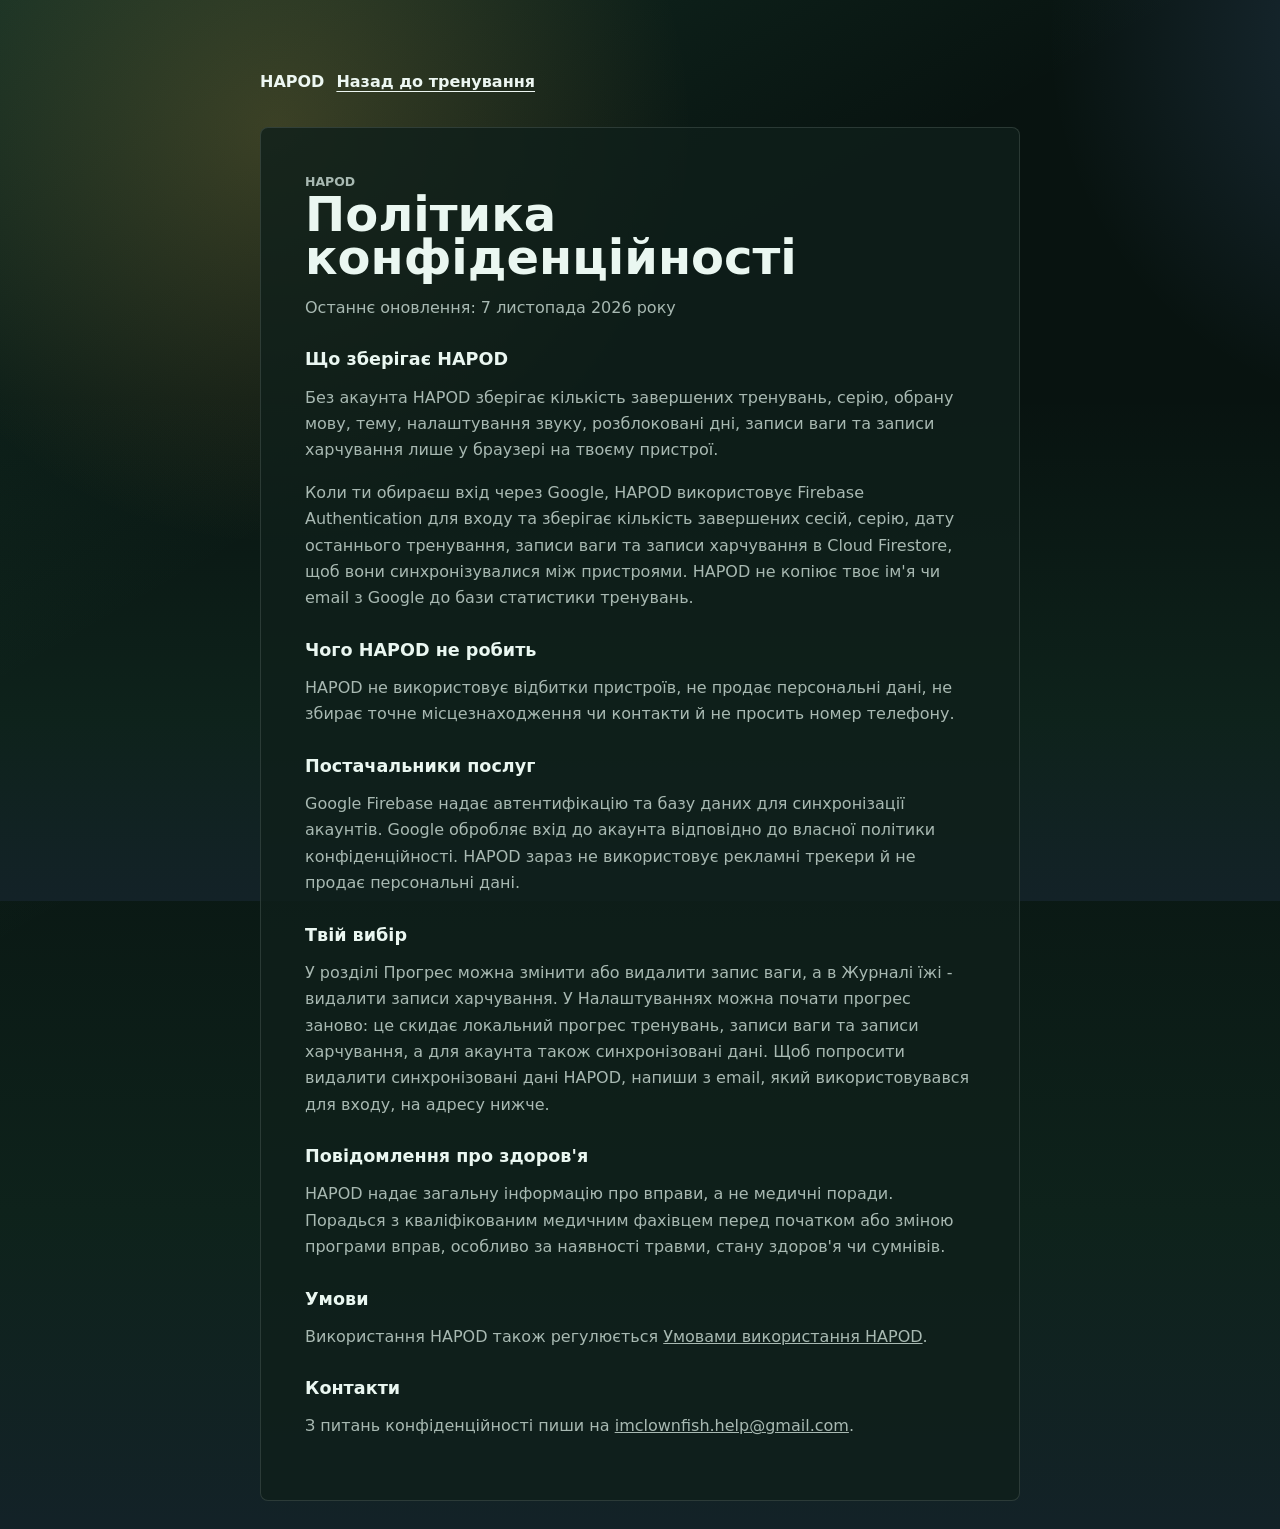
==== commit edad50c0: "Add private food logging" ====
--- a/privacy.html
+++ b/privacy.html
@@ -7,7 +7,7 @@
     <meta name="description" content="HAPOD privacy policy" />
     <script>try { const theme = localStorage.getItem("hapodTheme") || "dark"; const language = localStorage.getItem("hapodLanguage") || "uk"; document.documentElement.dataset.theme = theme; document.documentElement.lang = language; } catch {}</script>
     <link rel="icon" href="icon.svg" />
-    <link rel="stylesheet" href="styles.css?v=0.8.27" />
+    <link rel="stylesheet" href="styles.css?v=0.8.28" />
     <title>Privacy | HAPOD</title>
   </head>
   <body data-legal-page="privacy">
@@ -19,25 +19,25 @@
       </nav>
       <article class="legal-page legal-copy legal-en">
         <p class="eyebrow">HAPOD</p><h1>Privacy Policy</h1><p>Last updated: November 7, 2026</p>
-        <h2>What HAPOD stores</h2><p>Without an account, HAPOD stores your workout completion count, streak, selected language, theme, sound preference, unlocked workout days, and any weight check-ins only in your browser on your device.</p><p>When you choose Google sign-in, HAPOD uses Firebase Authentication to sign you in and stores your completed-session count, streak, last completed date, and weight check-ins in Cloud Firestore so they can sync across your devices. HAPOD does not copy your Google email address or name into its workout-statistics database.</p>
+        <h2>What HAPOD stores</h2><p>Without an account, HAPOD stores your workout completion count, streak, selected language, theme, sound preference, unlocked workout days, weight check-ins, and meal-log entries only in your browser on your device.</p><p>When you choose Google sign-in, HAPOD uses Firebase Authentication to sign you in and stores your completed-session count, streak, last completed date, weight check-ins, and meal-log entries in Cloud Firestore so they can sync across your devices. HAPOD does not copy your Google email address or name into its workout-statistics database.</p>
         <h2>What HAPOD does not do</h2><p>HAPOD does not use device fingerprinting, sell personal information, collect precise location, collect contacts, or ask for a phone number.</p>
         <h2>Service providers</h2><p>Google Firebase provides authentication and the database used for signed-in account syncing. Google handles account sign-in under its own privacy policy. HAPOD does not currently use advertising trackers or sell personal information.</p>
-        <h2>Your choices</h2><p>You can edit or remove a weight check-in from the Progress screen. Restarting progress from Settings clears local workout progress and weight check-ins, and clears synced workout statistics and weight check-ins for a signed-in account. To request deletion of synced HAPOD data, email the address below from the account you used to sign in.</p>
+        <h2>Your choices</h2><p>You can edit or remove a weight check-in from the Progress screen and remove meal-log entries from the Food Log. Restarting progress from Settings clears local workout progress, weight check-ins, and meal-log entries, and clears synced versions for a signed-in account. To request deletion of synced HAPOD data, email the address below from the account you used to sign in.</p>
         <h2>Health notice</h2><p>HAPOD provides general exercise information, not medical advice. Talk with a qualified health professional before starting or changing an exercise program, especially if you have an injury, medical condition, or concern.</p>
         <h2>Terms</h2><p>Using HAPOD is also subject to the <a href="terms.html">HAPOD Terms of Use</a>.</p>
         <h2>Contact</h2><p>For privacy questions, contact <a href="mailto:imclownfish.help@gmail.com">imclownfish.help@gmail.com</a>.</p>
       </article>
       <article class="legal-page legal-copy legal-uk">
         <p class="eyebrow">HAPOD</p><h1>Політика конфіденційності</h1><p>Останнє оновлення: 7 листопада 2026 року</p>
-        <h2>Що зберігає HAPOD</h2><p>Без акаунта HAPOD зберігає кількість завершених тренувань, серію, обрану мову, тему, налаштування звуку, розблоковані дні та записи ваги лише у браузері на твоєму пристрої.</p><p>Коли ти обираєш вхід через Google, HAPOD використовує Firebase Authentication для входу та зберігає кількість завершених сесій, серію, дату останнього тренування та записи ваги в Cloud Firestore, щоб вони синхронізувалися між пристроями. HAPOD не копіює твоє ім'я чи email з Google до бази статистики тренувань.</p>
+        <h2>Що зберігає HAPOD</h2><p>Без акаунта HAPOD зберігає кількість завершених тренувань, серію, обрану мову, тему, налаштування звуку, розблоковані дні, записи ваги та записи харчування лише у браузері на твоєму пристрої.</p><p>Коли ти обираєш вхід через Google, HAPOD використовує Firebase Authentication для входу та зберігає кількість завершених сесій, серію, дату останнього тренування, записи ваги та записи харчування в Cloud Firestore, щоб вони синхронізувалися між пристроями. HAPOD не копіює твоє ім'я чи email з Google до бази статистики тренувань.</p>
         <h2>Чого HAPOD не робить</h2><p>HAPOD не використовує відбитки пристроїв, не продає персональні дані, не збирає точне місцезнаходження чи контакти й не просить номер телефону.</p>
         <h2>Постачальники послуг</h2><p>Google Firebase надає автентифікацію та базу даних для синхронізації акаунтів. Google обробляє вхід до акаунта відповідно до власної політики конфіденційності. HAPOD зараз не використовує рекламні трекери й не продає персональні дані.</p>
-        <h2>Твій вибір</h2><p>У розділі Прогрес можна змінити або видалити запис ваги. У Налаштуваннях можна почати прогрес заново: це скидає локальний прогрес тренувань і записи ваги, а для акаунта також синхронізовану статистику та записи ваги. Щоб попросити видалити синхронізовані дані HAPOD, напиши з email, який використовувався для входу, на адресу нижче.</p>
+        <h2>Твій вибір</h2><p>У розділі Прогрес можна змінити або видалити запис ваги, а в Журналі їжі - видалити записи харчування. У Налаштуваннях можна почати прогрес заново: це скидає локальний прогрес тренувань, записи ваги та записи харчування, а для акаунта також синхронізовані дані. Щоб попросити видалити синхронізовані дані HAPOD, напиши з email, який використовувався для входу, на адресу нижче.</p>
         <h2>Повідомлення про здоров'я</h2><p>HAPOD надає загальну інформацію про вправи, а не медичні поради. Порадься з кваліфікованим медичним фахівцем перед початком або зміною програми вправ, особливо за наявності травми, стану здоров'я чи сумнівів.</p>
         <h2>Умови</h2><p>Використання HAPOD також регулюється <a href="terms.html">Умовами використання HAPOD</a>.</p>
         <h2>Контакти</h2><p>З питань конфіденційності пиши на <a href="mailto:imclownfish.help@gmail.com">imclownfish.help@gmail.com</a>.</p>
       </article>
     </main>
-    <script src="legal.js?v=0.8.27"></script>
+    <script src="legal.js?v=0.8.28"></script>
   </body>
 </html>
--- a/styles.css
+++ b/styles.css
@@ -1302,6 +1302,50 @@
   width: min(540px, 100%);
 }
 
+.nutrition-card { width: min(560px, 100%); }
+
+.nutrition-summary {
+  display: grid;
+  grid-template-columns: 1.5fr repeat(3, 1fr);
+  gap: 8px;
+  margin-top: 14px;
+}
+
+.nutrition-summary article {
+  min-width: 0;
+  padding: 10px;
+  border: 1px solid var(--line);
+  border-radius: 8px;
+  background: color-mix(in srgb, var(--panel) 78%, var(--leaf) 22%);
+}
+
+.nutrition-summary strong,
+.nutrition-summary span { display: block; }
+.nutrition-summary strong { color: var(--deep); font-size: 1.05rem; line-height: 1; }
+.nutrition-summary span { margin-top: 5px; color: var(--muted); font-size: 0.62rem; font-weight: 800; line-height: 1.15; }
+
+.quick-foods { display: grid; grid-template-columns: repeat(4, minmax(0, 1fr)); gap: 7px; margin-top: 12px; }
+.quick-food { min-height: 42px; padding: 6px; color: var(--deep); border: 1px solid var(--line); background: var(--soft-panel); font-size: 0.72rem; line-height: 1.1; }
+.quick-food:hover { border-color: var(--leaf); background: color-mix(in srgb, var(--leaf) 16%, var(--soft-panel)); }
+
+.food-log { display: grid; gap: 6px; max-height: 170px; margin-top: 12px; overflow-y: auto; overscroll-behavior: contain; }
+.food-log > p { margin: 0; padding: 12px; color: var(--muted); border: 1px dashed var(--line); border-radius: 8px; font-size: 0.8rem; text-align: center; }
+.food-log article { display: flex; align-items: center; justify-content: space-between; gap: 10px; padding: 8px 10px; border: 1px solid var(--line); border-radius: 8px; background: var(--soft-panel); }
+.food-log strong, .food-log small { display: block; }
+.food-log strong { color: var(--deep); font-size: 0.8rem; }
+.food-log small { margin-top: 2px; color: var(--muted); font-size: 0.67rem; }
+.food-log button { width: 30px; height: 30px; flex: 0 0 auto; color: var(--danger); border: 1px solid color-mix(in srgb, var(--danger) 38%, var(--line)); background: transparent; font-size: 1.35rem; line-height: 1; }
+
+.food-form { display: grid; gap: 8px; margin-top: 12px; padding-top: 12px; border-top: 1px solid var(--line); }
+.food-form > label, .food-macros label { color: var(--deep); font-size: 0.76rem; font-weight: 800; }
+.food-form input { width: 100%; min-width: 0; min-height: 40px; margin-top: 5px; padding: 0 9px; color: var(--deep); border: 1px solid var(--line); border-radius: 8px; outline: none; background: var(--soft-panel); font: inherit; font-size: 0.84rem; }
+.food-form input:focus { border-color: var(--leaf); box-shadow: 0 0 0 3px color-mix(in srgb, var(--leaf) 16%, transparent); }
+.food-macros { display: grid; grid-template-columns: repeat(4, minmax(0, 1fr)); gap: 7px; }
+.food-macros label { min-width: 0; }
+.food-macros span { display: block; overflow: hidden; text-overflow: ellipsis; white-space: nowrap; }
+.food-form-note, .food-privacy { margin: 0; color: var(--muted); font-size: 0.7rem; line-height: 1.3; }
+.food-form .primary-action { width: 100%; min-height: 44px; margin-top: 2px; }
+
 .weight-summary {
   display: grid;
   grid-template-columns: repeat(2, minmax(0, 1fr));
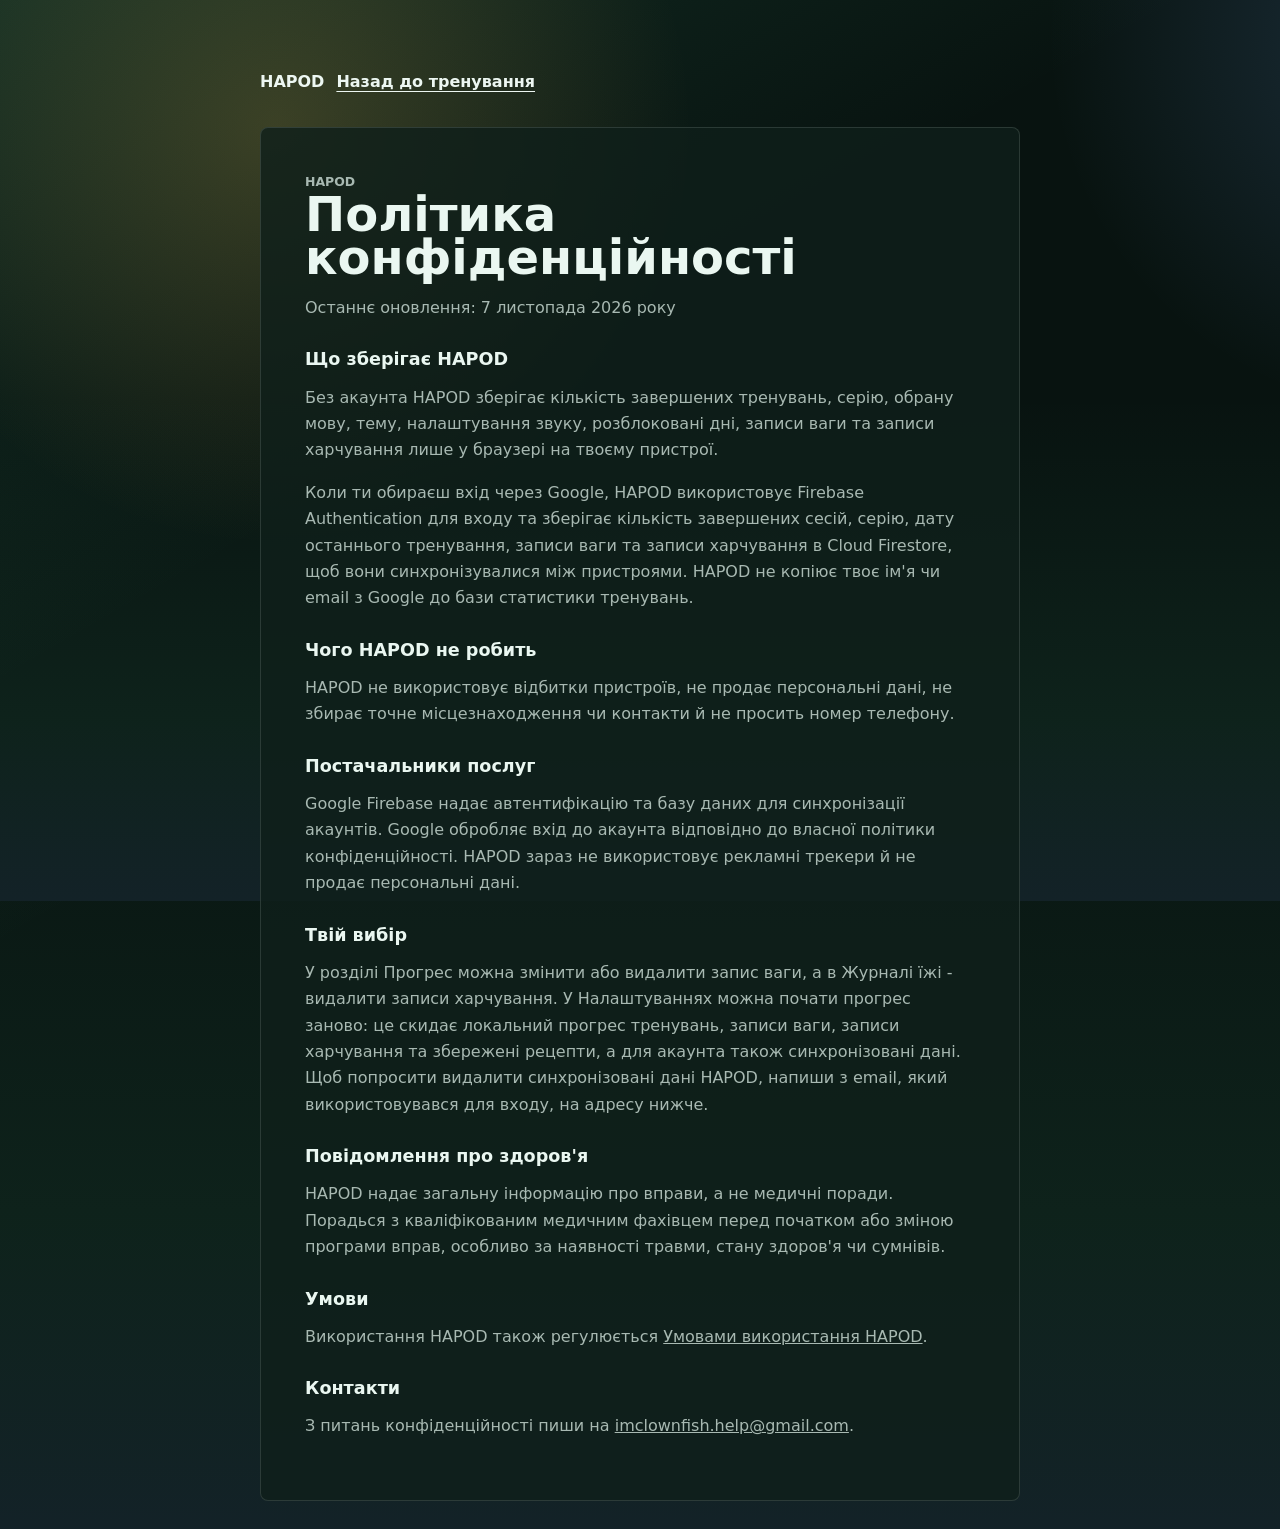
==== commit 57999de9: "Add recipes and automatic rest-day streaks" ====
--- a/privacy.html
+++ b/privacy.html
@@ -7,7 +7,7 @@
     <meta name="description" content="HAPOD privacy policy" />
     <script>try { const theme = localStorage.getItem("hapodTheme") || "dark"; const language = localStorage.getItem("hapodLanguage") || "uk"; document.documentElement.dataset.theme = theme; document.documentElement.lang = language; } catch {}</script>
     <link rel="icon" href="icon.svg" />
-    <link rel="stylesheet" href="styles.css?v=0.8.28" />
+    <link rel="stylesheet" href="styles.css?v=0.8.30" />
     <title>Privacy | HAPOD</title>
   </head>
   <body data-legal-page="privacy">
@@ -19,10 +19,10 @@
       </nav>
       <article class="legal-page legal-copy legal-en">
         <p class="eyebrow">HAPOD</p><h1>Privacy Policy</h1><p>Last updated: November 7, 2026</p>
-        <h2>What HAPOD stores</h2><p>Without an account, HAPOD stores your workout completion count, streak, selected language, theme, sound preference, unlocked workout days, weight check-ins, and meal-log entries only in your browser on your device.</p><p>When you choose Google sign-in, HAPOD uses Firebase Authentication to sign you in and stores your completed-session count, streak, last completed date, weight check-ins, and meal-log entries in Cloud Firestore so they can sync across your devices. HAPOD does not copy your Google email address or name into its workout-statistics database.</p>
+        <h2>What HAPOD stores</h2><p>Without an account, HAPOD stores your workout completion count, streak, selected language, theme, sound preference, unlocked workout days, weight check-ins, meal-log entries, and saved recipes only in your browser on your device.</p><p>When you choose Google sign-in, HAPOD uses Firebase Authentication to sign you in and stores your completed-session count, streak, last completed date, weight check-ins, meal-log entries, and saved recipes in Cloud Firestore so they can sync across your devices. HAPOD does not copy your Google email address or name into its workout-statistics database.</p>
         <h2>What HAPOD does not do</h2><p>HAPOD does not use device fingerprinting, sell personal information, collect precise location, collect contacts, or ask for a phone number.</p>
         <h2>Service providers</h2><p>Google Firebase provides authentication and the database used for signed-in account syncing. Google handles account sign-in under its own privacy policy. HAPOD does not currently use advertising trackers or sell personal information.</p>
-        <h2>Your choices</h2><p>You can edit or remove a weight check-in from the Progress screen and remove meal-log entries from the Food Log. Restarting progress from Settings clears local workout progress, weight check-ins, and meal-log entries, and clears synced versions for a signed-in account. To request deletion of synced HAPOD data, email the address below from the account you used to sign in.</p>
+        <h2>Your choices</h2><p>You can edit or remove a weight check-in from the Progress screen and remove meal-log entries from the Food Log. Restarting progress from Settings clears local workout progress, weight check-ins, meal-log entries, and saved recipes, and clears synced versions for a signed-in account. To request deletion of synced HAPOD data, email the address below from the account you used to sign in.</p>
         <h2>Health notice</h2><p>HAPOD provides general exercise information, not medical advice. Talk with a qualified health professional before starting or changing an exercise program, especially if you have an injury, medical condition, or concern.</p>
         <h2>Terms</h2><p>Using HAPOD is also subject to the <a href="terms.html">HAPOD Terms of Use</a>.</p>
         <h2>Contact</h2><p>For privacy questions, contact <a href="mailto:imclownfish.help@gmail.com">imclownfish.help@gmail.com</a>.</p>
@@ -32,12 +32,12 @@
         <h2>Що зберігає HAPOD</h2><p>Без акаунта HAPOD зберігає кількість завершених тренувань, серію, обрану мову, тему, налаштування звуку, розблоковані дні, записи ваги та записи харчування лише у браузері на твоєму пристрої.</p><p>Коли ти обираєш вхід через Google, HAPOD використовує Firebase Authentication для входу та зберігає кількість завершених сесій, серію, дату останнього тренування, записи ваги та записи харчування в Cloud Firestore, щоб вони синхронізувалися між пристроями. HAPOD не копіює твоє ім'я чи email з Google до бази статистики тренувань.</p>
         <h2>Чого HAPOD не робить</h2><p>HAPOD не використовує відбитки пристроїв, не продає персональні дані, не збирає точне місцезнаходження чи контакти й не просить номер телефону.</p>
         <h2>Постачальники послуг</h2><p>Google Firebase надає автентифікацію та базу даних для синхронізації акаунтів. Google обробляє вхід до акаунта відповідно до власної політики конфіденційності. HAPOD зараз не використовує рекламні трекери й не продає персональні дані.</p>
-        <h2>Твій вибір</h2><p>У розділі Прогрес можна змінити або видалити запис ваги, а в Журналі їжі - видалити записи харчування. У Налаштуваннях можна почати прогрес заново: це скидає локальний прогрес тренувань, записи ваги та записи харчування, а для акаунта також синхронізовані дані. Щоб попросити видалити синхронізовані дані HAPOD, напиши з email, який використовувався для входу, на адресу нижче.</p>
+        <h2>Твій вибір</h2><p>У розділі Прогрес можна змінити або видалити запис ваги, а в Журналі їжі - видалити записи харчування. У Налаштуваннях можна почати прогрес заново: це скидає локальний прогрес тренувань, записи ваги, записи харчування та збережені рецепти, а для акаунта також синхронізовані дані. Щоб попросити видалити синхронізовані дані HAPOD, напиши з email, який використовувався для входу, на адресу нижче.</p>
         <h2>Повідомлення про здоров'я</h2><p>HAPOD надає загальну інформацію про вправи, а не медичні поради. Порадься з кваліфікованим медичним фахівцем перед початком або зміною програми вправ, особливо за наявності травми, стану здоров'я чи сумнівів.</p>
         <h2>Умови</h2><p>Використання HAPOD також регулюється <a href="terms.html">Умовами використання HAPOD</a>.</p>
         <h2>Контакти</h2><p>З питань конфіденційності пиши на <a href="mailto:imclownfish.help@gmail.com">imclownfish.help@gmail.com</a>.</p>
       </article>
     </main>
-    <script src="legal.js?v=0.8.28"></script>
+    <script src="legal.js?v=0.8.30"></script>
   </body>
 </html>
--- a/styles.css
+++ b/styles.css
@@ -1303,6 +1303,9 @@
 }
 
 .nutrition-card { width: min(560px, 100%); }
+.nutrition-title-row { display: flex; align-items: center; gap: 8px; }
+.nutrition-title-row h2 { margin-bottom: 0; }
+.experimental-badge { display: inline-flex; align-items: center; min-height: 22px; padding: 3px 7px; color: var(--gold); border: 1px solid color-mix(in srgb, var(--gold) 45%, var(--line)); border-radius: 999px; background: color-mix(in srgb, var(--gold) 10%, transparent); font-size: 0.62rem; font-weight: 850; line-height: 1; text-transform: uppercase; white-space: nowrap; }
 
 .nutrition-summary {
   display: grid;
@@ -1327,6 +1330,21 @@
 .quick-foods { display: grid; grid-template-columns: repeat(4, minmax(0, 1fr)); gap: 7px; margin-top: 12px; }
 .quick-food { min-height: 42px; padding: 6px; color: var(--deep); border: 1px solid var(--line); background: var(--soft-panel); font-size: 0.72rem; line-height: 1.1; }
 .quick-food:hover { border-color: var(--leaf); background: color-mix(in srgb, var(--leaf) 16%, var(--soft-panel)); }
+.quick-food.is-recipe { border-color: color-mix(in srgb, var(--gold) 42%, var(--line)); }
+.recipe-toggle { width: 100%; min-height: 40px; margin-top: 8px; font-size: 0.78rem; }
+.recipe-builder[hidden] { display: none; }
+.recipe-builder { display: grid; gap: 9px; margin-top: 9px; padding: 11px; border: 1px solid color-mix(in srgb, var(--gold) 38%, var(--line)); border-radius: 8px; background: color-mix(in srgb, var(--gold) 7%, var(--soft-panel)); }
+.recipe-builder-head { display: flex; align-items: center; justify-content: space-between; gap: 10px; color: var(--deep); font-size: 0.82rem; }
+.recipe-builder-head button, .recipe-ingredient button { width: 28px; height: 28px; flex: 0 0 auto; color: var(--danger); border: 1px solid color-mix(in srgb, var(--danger) 35%, var(--line)); background: transparent; font-size: 1.25rem; line-height: 1; }
+.recipe-basics { display: grid; grid-template-columns: minmax(0, 1fr) 92px; gap: 7px; }
+.recipe-basics label { min-width: 0; color: var(--deep); font-size: 0.7rem; font-weight: 800; }
+.recipe-basics span { display: block; margin-bottom: 4px; }
+.recipe-builder input { width: 100%; min-width: 0; min-height: 36px; padding: 0 8px; color: var(--deep); border: 1px solid var(--line); border-radius: 7px; outline: none; background: var(--panel); font: inherit; font-size: 0.76rem; }
+.recipe-ingredients { display: grid; gap: 5px; }
+.recipe-ingredient { display: grid; grid-template-columns: minmax(0, 1.7fr) repeat(4, minmax(42px, .62fr)) 28px; gap: 4px; }
+.recipe-ingredient input { min-height: 32px; padding-inline: 6px; font-size: 0.68rem; }
+.recipe-actions { display: grid; grid-template-columns: 1fr 1fr; gap: 7px; }
+.recipe-actions button { min-height: 38px; padding-inline: 6px; font-size: 0.72rem; }
 
 .food-log { display: grid; gap: 6px; max-height: 170px; margin-top: 12px; overflow-y: auto; overscroll-behavior: contain; }
 .food-log > p { margin: 0; padding: 12px; color: var(--muted); border: 1px dashed var(--line); border-radius: 8px; font-size: 0.8rem; text-align: center; }
@@ -1969,6 +1987,18 @@
     padding: var(--safe-top) 12px var(--safe-bottom);
   }
 
+  .recipe-ingredient {
+    grid-template-columns: minmax(0, 1fr) repeat(3, minmax(44px, 0.52fr));
+  }
+
+  .recipe-ingredient-fat {
+    grid-column: 1 / span 2;
+  }
+
+  .recipe-ingredient button {
+    grid-column: 4;
+  }
+
   .topbar {
     display: flex;
     justify-content: flex-end;
